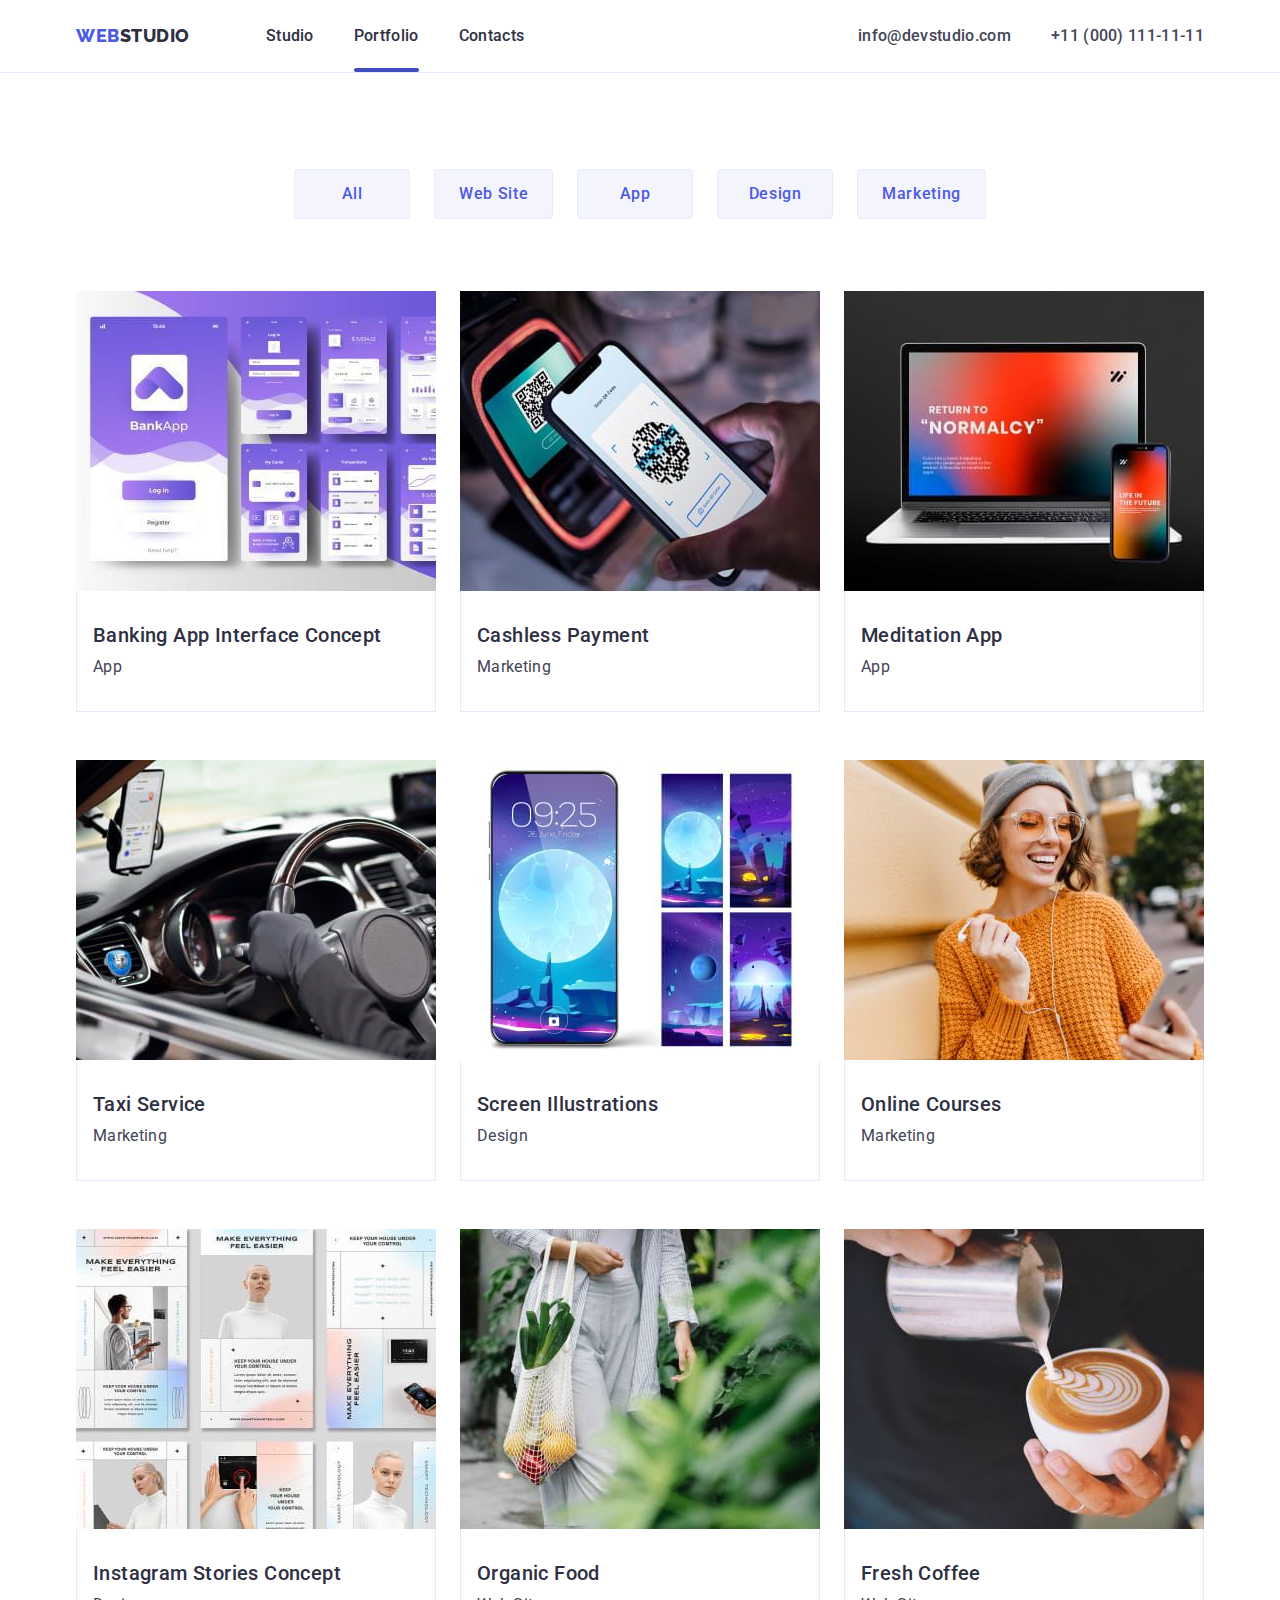
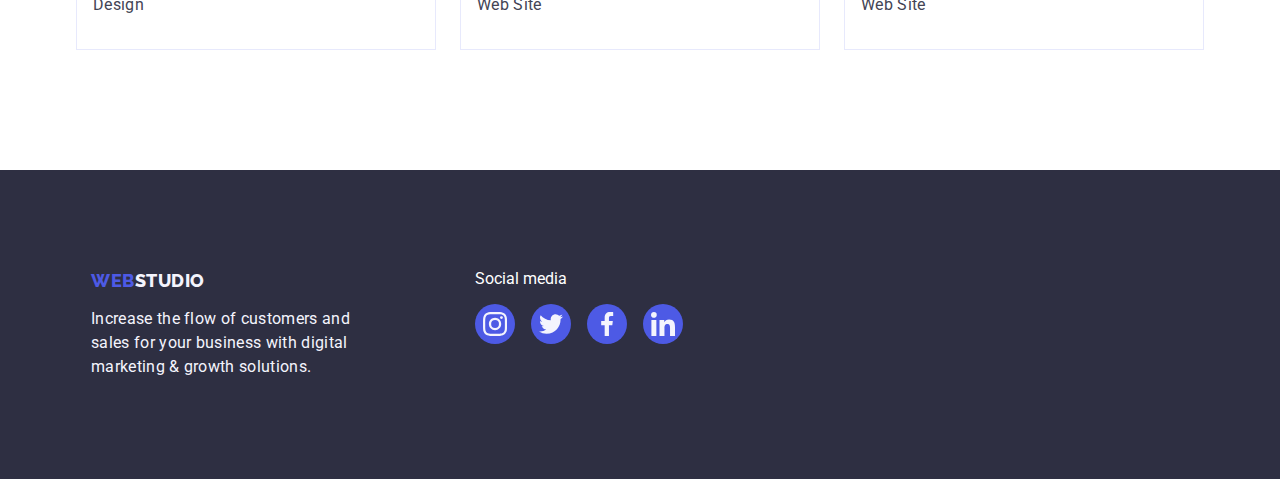
==== portfolio.html @ 1e675605 "add transportation" ====
<!DOCTYPE html>
<html lang="en">
  <head>
    <meta charset="UTF-8" />
    <meta http-equiv="X-UA-Compatible" content="IE=edge" />
    <meta name="viewport" content="width=device-width, initial-scale=1.0" />
    <!-- Normalize -->
    <link
      href="https://cdn.jsdelivr.net/npm/modern-normalize@2.0.0/modern-normalize.min.css"
      rel="stylesheet"
    />
    <!-- Fonts -->
    <link rel="preconnect" href="https://fonts.googleapis.com" />
    <link rel="preconnect" href="https://fonts.gstatic.com" crossorigin />
    <link
      href="https://fonts.googleapis.com/css2?family=Raleway:wght@800&family=Roboto:wght@400;500;700;900&display=swap"
      rel="stylesheet"
    />
    <!-- Castom-styles -->
    <link rel="stylesheet" href="./css/styles.css" />
    <title>Portfolio</title>
  </head>
  <body class="page">
    <!-- Header-section -->
    <header class="header">
      <div class="header-container container">
        <nav class="header-nav">
          <a class="logo link" href="./index.html"
            >Web<span class="logo-dark-title">Studio</span></a
          >
          <ul class="header-list list">
            <li class="header-item">
              <a class="header-link link" href="./index.html">Studio</a>
            </li>
            <li class="header-item">
              <a class="header-link link active" href="./portfolio.html"
                >Portfolio</a
              >
            </li>
            <li class="header-item">
              <a class="header-link link" href="">Contacts</a>
            </li>
          </ul>
        </nav>
        <address class="header-address">
          <ul class="header-address-list list">
            <li class="header-address-item">
              <a
                class="header-address-link link"
                href="mailto:info@devstudio.com"
                >info@devstudio.com</a
              >
            </li>
            <li class="header-address-item">
              <a class="header-address-link link" href="tel:+110001111111"
                >+11 (000) 111-11-11</a
              >
            </li>
          </ul>
        </address>
      </div>
    </header>
    <!-- Main-block  -->
    <main class="main">
      <section class="section portfolio">
        <div class="container">
          <h1 class="visually-hidden">Webstudios Portfolio Page</h1>
          <!-- Navigation-list -->
          <ul class="list portfolio-nav card-set">
            <li class="portfolio-nav-item">
              <button class="portfolio-nav-button" type="button">All</button>
            </li>
            <li class="portfolio-nav-item">
              <button class="portfolio-nav-button" type="button">
                Web Site
              </button>
            </li>
            <li class="portfolio-nav-item">
              <button class="portfolio-nav-button" type="button">App</button>
            </li>
            <li class="portfolio-nav-item">
              <button class="portfolio-nav-button" type="button">Design</button>
            </li>
            <li class="portfolio-nav-item">
              <button class="portfolio-nav-button" type="button">
                Marketing
              </button>
            </li>
          </ul>
          <!-- Portfolio-list -->
          <ul class="list portfolio-list card-set">
            <li class="portfolio-item card-set-items">
              <a class="portfolio-link link" href="">
                <img
                  src="./images/portfolio/img1.jpg"
                  alt="Widgets of the online banking application"
                  width="360"
                />
                <div class="portfolio-text-container">
                  <h2 class="portfolio-subtitle subtitle">
                    Banking App Interface Concept
                  </h2>
                  <p class="portfolio-text">App</p>
                </div>
              </a>
            </li>
            <li class="portfolio-item card-set-items">
              <a class="portfolio-link link" href="">
                <img
                  src="./images/portfolio/img2.jpg"
                  alt="Payment using mobile phone scanning"
                  width="360"
                />
                <div class="portfolio-text-container">
                  <h2 class="portfolio-subtitle subtitle">Cashless Payment</h2>
                  <p class="portfolio-text">Marketing</p>
                </div>
              </a>
            </li>
            <li class="portfolio-item card-set-items">
              <a class="portfolio-link link" href="">
                <img
                  src="./images/portfolio/img3.jpg"
                  alt="Two scrins. Monitor and mobile phone"
                  width="360"
                />
                <div class="portfolio-text-container">
                  <h2 class="portfolio-subtitle subtitle">Meditation App</h2>
                  <p class="portfolio-text">App</p>
                </div>
              </a>
            </li>
            <li class="portfolio-item card-set-items">
              <a class="portfolio-link link" href="">
                <img
                  src="./images/portfolio/img4.jpg"
                  alt="Driver's steering wheel held by the driver"
                  width="360"
                />
                <div class="portfolio-text-container">
                  <h2 class="portfolio-subtitle subtitle">Taxi Service</h2>
                  <p class="portfolio-text">Marketing</p>
                </div>
              </a>
            </li>
            <li class="portfolio-item card-set-items">
              <a class="portfolio-link link" href="">
                <img
                  src="./images/portfolio/img5.jpg"
                  alt="Five screenshots of different themes"
                  width="360"
                />
                <div class="portfolio-text-container">
                  <h2 class="portfolio-subtitle subtitle">
                    Screen Illustrations
                  </h2>
                  <p class="portfolio-text">Design</p>
                </div>
              </a>
            </li>
            <li class="portfolio-item card-set-items">
              <a class="portfolio-link link" href="">
                <img
                  src="./images/portfolio/img6.jpg"
                  alt="A smiling girl in an orange sweater and glasses looking at a mobile screen"
                  width="360"
                />
                <div class="portfolio-text-container">
                  <h2 class="portfolio-subtitle subtitle">Online Courses</h2>
                  <p class="portfolio-text">Marketing</p>
                </div>
              </a>
            </li>
            <li class="portfolio-item card-set-items">
              <a class="portfolio-link link" href="">
                <img
                  src="./images/portfolio/img7.jpg"
                  alt="Six examples of stories in Instagram with a single concept"
                  width="360"
                />
                <div class="portfolio-text-container">
                  <h2 class="portfolio-subtitle subtitle">
                    Instagram Stories Concept
                  </h2>
                  <p class="portfolio-text">Design</p>
                </div>
              </a>
            </li>
            <li class="portfolio-item card-set-items">
              <a class="portfolio-link link" href="">
                <img
                  src="./images/portfolio/img8.jpg"
                  alt="A bag with groceries and fruits on the shoulder of a girl"
                  width="360"
                />
                <div class="portfolio-text-container">
                  <h2 class="portfolio-subtitle subtitle">Organic Food</h2>
                  <p class="portfolio-text">Web Site</p>
                </div>
              </a>
            </li>
            <li class="portfolio-item card-set-items">
              <a class="portfolio-link link" href="">
                <img
                  src="./images/portfolio/img9.jpg"
                  alt="A barista is drawing a pattern with cream on a coffee cup"
                  width="360"
                />
                <div class="portfolio-text-container">
                  <h2 class="portfolio-subtitle subtitle">Fresh Coffee</h2>
                  <p class="portfolio-text">Web Site</p>
                </div>
              </a>
            </li>
          </ul>
        </div>
      </section>
    </main>
    <!-- Footer-section -->
    <footer class="footer">
      <div class="container footer-container">
        <div class="footer-logo-container container">
          <a class="footer-logo logo link" href="./index.html"
            >Web<span class="logo-ligth-title">Studio</span></a
          >
          <p class="footer-text">
            Increase the flow of customers and sales for your business with
            digital marketing & growth solutions.
          </p>
        </div>
        <div class="footer-social-container container">
          <p class="footer-social-text">Social media</p>
          <ul class="footer-social-list">
            <li class="footer-social-item">
              <a href="" class="footer-social-link" aria-label="Instagram">
                <svg class="footer-social-icon" width="24" height="24">
                  <use href="./images/main.index/icons.svg#insta"></use>
                </svg>
              </a>
            </li>
            <li class="footer-social-item">
              <a href="" class="footer-social-link" aria-label="Twitter">
                <svg class="footer-social-icon" width="24" height="24">
                  <use href="./images/main.index/icons.svg#twitter"></use>
                </svg>
              </a>
            </li>
            <li class="footer-social-item">
              <a href="" class="footer-social-link" aria-label="Facebook">
                <svg class="footer-social-icon" width="24" height="24">
                  <use href="./images/main.index/icons.svg#facebook"></use>
                </svg>
              </a>
            </li>
            <li class="footer-social-item">
              <a href="" class="footer-social-link" aria-label="Linkedin">
                <svg class="footer-social-icon" width="24" height="24">
                  <use href="./images/main.index/icons.svg#linkedin"></use>
                </svg>
              </a>
            </li>
          </ul>
        </div>
      </div>
    </footer>
  </body>
</html>
---- css/styles.css ----
:root {
  /* Colors */
  --main-text-color: #434455;
  --main-title-color: #2e2f42;
  --main-hover-cl: #404bbf;
  --main-light-bg: #ffffff;
  --main-dark-bg: #2e2f42;
  --main-btn-cl: #4d5ae5;
  --main-btn-bg: #f4f4fd;
  --cornflower: #e7e9fc;

  --items: 4;
  --indent-vertical: 24px;
  --indent-horizontal: var(--indent-vertical);
}
/**
  |============================
  | Common styles
  |============================
*/

body {
  font-family: 'Roboto', sans-serif;
  color: var(--main-text-color);
  background-color: var(--main-light-bg);
}
/* Reset */
h1,
h2,
h3,
h4,
h5,
h6,
p {
  margin: 0;
}
.link,
a {
  display: block;
  text-decoration: none;
  color: currentColor;
}
.list,
ul,
ol {
  list-style: none;
  margin: 0;
  padding: 0;
}
.btn,
button {
  font-family: inherit;
  cursor: pointer;
}
img {
  display: block;
}
/**
  |============================
  | Base styles
  |============================
*/
.main {
}
.visually-hidden {
  position: absolute;
  width: 1px;
  height: 1px;
  margin: -1px;
  border: 0;
  padding: 0;
  white-space: nowrap;
  clip-path: inset(100%);
  clip: rect(0 0 0 0);
  overflow: hidden;
}
.section {
}
.card-set {
  display: flex;
  flex-wrap: wrap;
  row-gap: var(--indent-vertical);
  column-gap: var(--indent-horizontal);
}
.card-set-items {
  flex-basis: calc(
    (100%-var(--indent-vertical) * (var(--items)-1)) / var(--items)
  );
}

.container {
  width: 1158px;
  margin-left: auto;
  margin-right: auto;
  padding-left: 15px;
  padding-right: 15px;
  /* outline: 2px solid red; */
  /* outline-offset: -2px; */
}

.title {
  font-weight: 700;
  font-size: 36px;
  line-height: 1.11;
  letter-spacing: 0.02em;
  text-align: center;
  text-transform: capitalize;
  color: var(--main-title-color);
}
.subtitle {
  font-weight: 500;
  font-size: 20px;
  line-height: 1.2;
  letter-spacing: 0.02em;
  color: var(--main-title-color);
}

/**
  |============================
  | Header styles
  |============================
*/
.header {
  border-bottom: 1px solid #e7e9fc;
}
.header-container {
  display: flex;
  align-items: center;
  justify-content: space-between;
}
.logo {
  margin-right: 76px;
  font-family: 'Raleway', sans-serif;
  font-style: normal;
  text-transform: uppercase;
  font-weight: 800;
  font-size: 18px;
  line-height: 1.17;
  letter-spacing: 0.03em;
  color: #4d5ae5;
}
.logo-dark-title {
  color: var(--main-title-color);
}
.header-nav {
  display: flex;
  align-items: center;
}
.header-list {
  display: flex;
  align-items: center;
  gap: 40px;
}
.header-item {
}
.header-link {
  position: relative;
  font-weight: 500;
  font-size: 16px;
  line-height: 1.5;
  letter-spacing: 0.02em;
  color: var(--main-title-color);
  padding: 24px 0;
  transition: color 250ms cubic-bezier(0.4, 0, 0.2, 1);
}
.header-link.active::after {
  content: '';
  position: absolute;
  bottom: 0;
  left: 0;
  display: block;

  width: 100%;
  height: 4px;

  background-color: #404bbf;
  border-radius: 2px;
}
.header-link:hover,
.header-link:focus {
  color: var(--main-hover-cl);
}
.header-link:active {
  color: #4d5ae5;
}
.header-address {
  font-style: normal;
}

.header-address-list {
  display: flex;
  align-items: center;
  gap: 40px;
}
.header-address-item {
  font-weight: 500;
  font-size: 16px;
  line-height: 1.5;
  letter-spacing: 0.02em;
}

.header-address-link:hover,
.header-address-link:focus {
  color: var(--main-hover-cl);
}
.header-address-link:active {
  color: #4d5ae5;
}
.header-address-link {
  font-size: 16px;
  line-height: 1.5;
  letter-spacing: 0.02em;
  color: var(--main-text-color);
  transition: color 250ms cubic-bezier(0.4, 0, 0.2, 1);
}
/**
  |============================
  | Main styles webstudio page
  |============================
*/
/* Hero-section */
.hero {
  padding-top: 188px;
  padding-bottom: 188px;
  background: var(--main-dark-bg);
  background-image: linear-gradient(
      rgba(46, 47, 66, 0.7),
      rgba(46, 47, 66, 0.7)
    ),
    url(../images/main.index/hero-bg-img.jpg);
  background-repeat: no-repeat;
  background-size: cover;
  max-width: 1440px;
  margin: 0 auto;
}
.hero-container {
}

.hero-title {
  display: flex;
  max-width: 496px;
  flex-direction: column;
  flex-shrink: 0;
  font-weight: 700;
  font-size: 56px;
  line-height: 1.07;
  letter-spacing: 1.12px;
  text-align: center;
  color: #ffffff;
  margin: 0 auto 48px;
}
.hero-button {
  display: block;
  min-width: 169px;
  height: 56px;
  padding: 16px 32px;
  font-weight: 500;
  font-size: 16px;
  line-height: 1.5;
  letter-spacing: 0.04em;
  background: var(--main-btn-cl);
  color: #ffffff;
  border: none;
  border-radius: 4px;
  box-shadow: 0px 4px 4px 0px rgba(0, 0, 0, 0.15);
  margin: 0 auto;
  transition: background-color 250ms cubic-bezier(0.4, 0, 0.2, 1);
}
.hero-button:hover,
.hero-button:focus {
  background-color: var(--main-hover-cl);
}
/* About-Us-section */

.about-us {
  padding: 120px 0;
}
.about-us-list {
  display: flex;
  align-items: center;
  gap: 24px;
}
.about-us-subtitle {
  margin-bottom: 8px;
}
.about-us-text {
  font-size: 16px;
  line-height: 1.5;
  letter-spacing: 0.02em;
  color: var(--main-text-color);
}
.about-us-icon-box {
  display: flex;
  justify-content: center;
  align-items: center;
  width: 264px;
  height: 112px;
  border-radius: 4px;
  background-color: #f4f4fd;
  margin-bottom: 8px;
}
.about-us-icon {
}

/* Projects-section */

.projects {
  padding-bottom: 120px;
}
.projects-title {
  margin-bottom: 72px;
}
.projects-list {
  display: flex;
  align-items: center;
  gap: 24px;
}
.projects-item {
  flex-basis: calc((100% - 3 * 16px) / 3);
}
/* Our-team-section */
.our-team {
  padding: 120px 0;
  background-color: #f4f4fd;
}
.our-team-title {
  margin-bottom: 72px;
}
.our-team-list {
  display: flex;
  align-items: center;
  gap: 24px;
}
.our-team-item {
  flex-basis: calc((100% - 3 * 24px) / 4);
  border-radius: 0px 0px 4px 4px;
  background-color: #ffffff;
  box-shadow: 0px 2px 1px 0px rgba(46, 47, 66, 0.08),
    0px 1px 1px 0px rgba(46, 47, 66, 0.16),
    0px 1px 6px 0px rgba(46, 47, 66, 0.08);
}
.our-team-text-container {
  display: flex;
  flex-direction: column;
  align-items: center;
  justify-content: center;

  padding: 32px 16px;
}
.our-team-subtitle {
  text-align: center;
  margin-bottom: 8px;
}
.our-team-text {
  font-size: 16px;
  line-height: 1.5;
  letter-spacing: 0.02em;
  color: var(--main-text-color);
  text-align: center;
  margin-bottom: 8px;
}
.our-team-link-container {
}
.our-team-link-list {
  display: flex;
  justify-content: center;
  align-items: center;
  gap: 24px;
}

.our-team-link-item {
}
.our-team-link {
  display: flex;
  justify-content: center;
  align-items: center;

  width: 40px;
  height: 40px;

  border-radius: 50%;
  background-color: #4d5ae5;

  transition: background-color 250ms cubic-bezier(0.4, 0, 0.2, 1);
}
.our-team-link:hover,
.our-team-link:focus {
  background-color: #404bbf;
}
.our-team-icon {
}
/* Customers section */

.customers-section {
  padding: 120px 0;
}
.customers-conteiner {
}
.customers-title {
  margin-bottom: 72px;
}
.cutomers-list {
  display: flex;
  justify-content: center;
  gap: 24px;
}
.customers-item {
}
.customers-link {
  display: flex;
  justify-content: center;
  align-items: center;

  width: 168px;
  height: 88px;

  border: 1px solid #8e8f99;
  border-radius: 4px;

  transition: border-color 250ms cubic-bezier(0.4, 0, 0.2, 1);
}

.customers-link:hover,
.customers-link:focus {
  border-color: #404bbf;
}
.customers-icon {
  fill: #8e8f99;
  transition: fill 250ms cubic-bezier(0.4, 0, 0.2, 1);
}

.customers-link:hover .customers-icon,
.customers-link:focus .customers-icon {
  fill: #404bbf;
}
/**
   |============================
   | Main styles portfolio page
   |============================
 */
.portfolio {
  padding-top: 96px;
  padding-bottom: 120px;
}
.portfolio-nav {
  justify-content: center;
  align-items: center;
  margin-bottom: 72px;
}
.portfolio-nav-item {
}
.portfolio-nav-button {
  min-width: 116px;
  min-height: 48;
  padding: 12px 24px;
  font-family: 'Roboto', sans-serif;
  font-weight: 500;
  font-size: 16px;
  line-height: 1.5;
  letter-spacing: 0.04em;
  cursor: pointer;
  color: var(--main-btn-cl);
  background-color: var(--main-btn-bg);
  border-radius: 4px;
  border: 1px solid var(--cornflower);
  transition: background-color 250ms cubic-bezier(0.4, 0, 0.2, 1),
    color 250ms cubic-bezier(0.4, 0, 0.2, 1),
    border 250ms cubic-bezier(0.4, 0, 0.2, 1);
}
.portfolio-nav-button:hover,
.portfolio-nav-button:focus {
  color: #ffffff;
  background-color: var(--main-hover-cl);
  border: 1px solid transparent;
}
.portfolio-list {
  --items: 3;
  --indent-horizontal: 24px;
  --indent-vertical: 48px;
}
.portfolio-item {
  flex-basis: calc((100% - 24px * 2) / 3);
}

.portfolio-link {
}
.portfolio-text-container {
  display: flex;
  padding: 32px 16px;
  flex-direction: column;
  align-items: left;
  flex-shrink: 0;
  border: 1px solid var(--cornflower, #e7e9fc);
  border-top: none;
}
.portfolio-subtitle {
  margin-bottom: 8px;
}
.portfolio-text {
  font-size: 16px;
  line-height: 1.5;
  letter-spacing: 0.02em;
  color: var(--main-text-color);
}

/**
  |============================
  | Footer styles
  |============================
*/
.footer {
  padding-top: 100px;
  padding-bottom: 100px;
  background-color: var(--main-dark-bg);
}
.footer-container {
  display: flex;
  gap: 120px;
}
.footer-logo-container {
  flex-shrink: 0;
  max-width: 264px;
}
.footer-social-container {
}
.footer-logo {
  display: inline-block;
  margin-bottom: 16px;
}
.logo-ligth-title {
  color: #f4f4fd;
}
.footer-text {
  width: 264px;
  font-size: 16px;
  line-height: 1.5;
  letter-spacing: 0.02em;
  color: #f4f4fd;
}
.footer-social-text {
  display: block;
  color: #ffffff;
  margin-bottom: 16px;
}
.footer-social-list {
  display: flex;
  justify-content: flex-start;
  align-items: center;
  gap: 16px;
}
.footer-social-item {
}
.footer-social-link {
  display: inline-flex;
  justify-content: center;
  align-items: center;

  border-radius: 50%;
  background-color: #4d5ae5;

  width: 40px;
  height: 40px;

  transition: background-color 250ms cubic-bezier(0.4, 0, 0.2, 1);
}

.footer-social-link:hover,
.footer-social-link:focus {
  background-color: #31d0aa;
}
.footer-social-icon {
}
/* Modal Window */
.backdrop {
  position: fixed;
  top: 0;
  left: 0;
  z-index: 100;

  width: 100%;
  height: 100%;

  background-color: rgba(46, 47, 66, 0.4);
}
.backdrop.is-hidden {
  opacity: 0;
  visibility: hidden;
  pointer-events: none;
}
.modal {
  position: absolute;
  top: 50%;
  left: 50%;

  transform: translateX(-50%) translateY(-50%);

  width: 408px;
  height: 584px;

  border-radius: 4px;
  background-color: #fcfcfc;
  box-shadow: 0px 2px 1px 0px rgba(0, 0, 0, 0.2),
    0px 1px 3px 0px rgba(0, 0, 0, 0.12), 0px 1px 1px 0px rgba(0, 0, 0, 0.14);
}
.modal-btn {
  position: absolute;
  top: 24px;
  right: 24px;

  width: 24px;
  height: 24px;

  display: flex;
  justify-content: center;
  align-items: center;

  border: 1px solid rgba(0, 0, 0, 0.1);
  border-radius: 50%;
  background-color: #e7e9fc;
}
.modal-icon {
  stroke: #2e2f42;
}
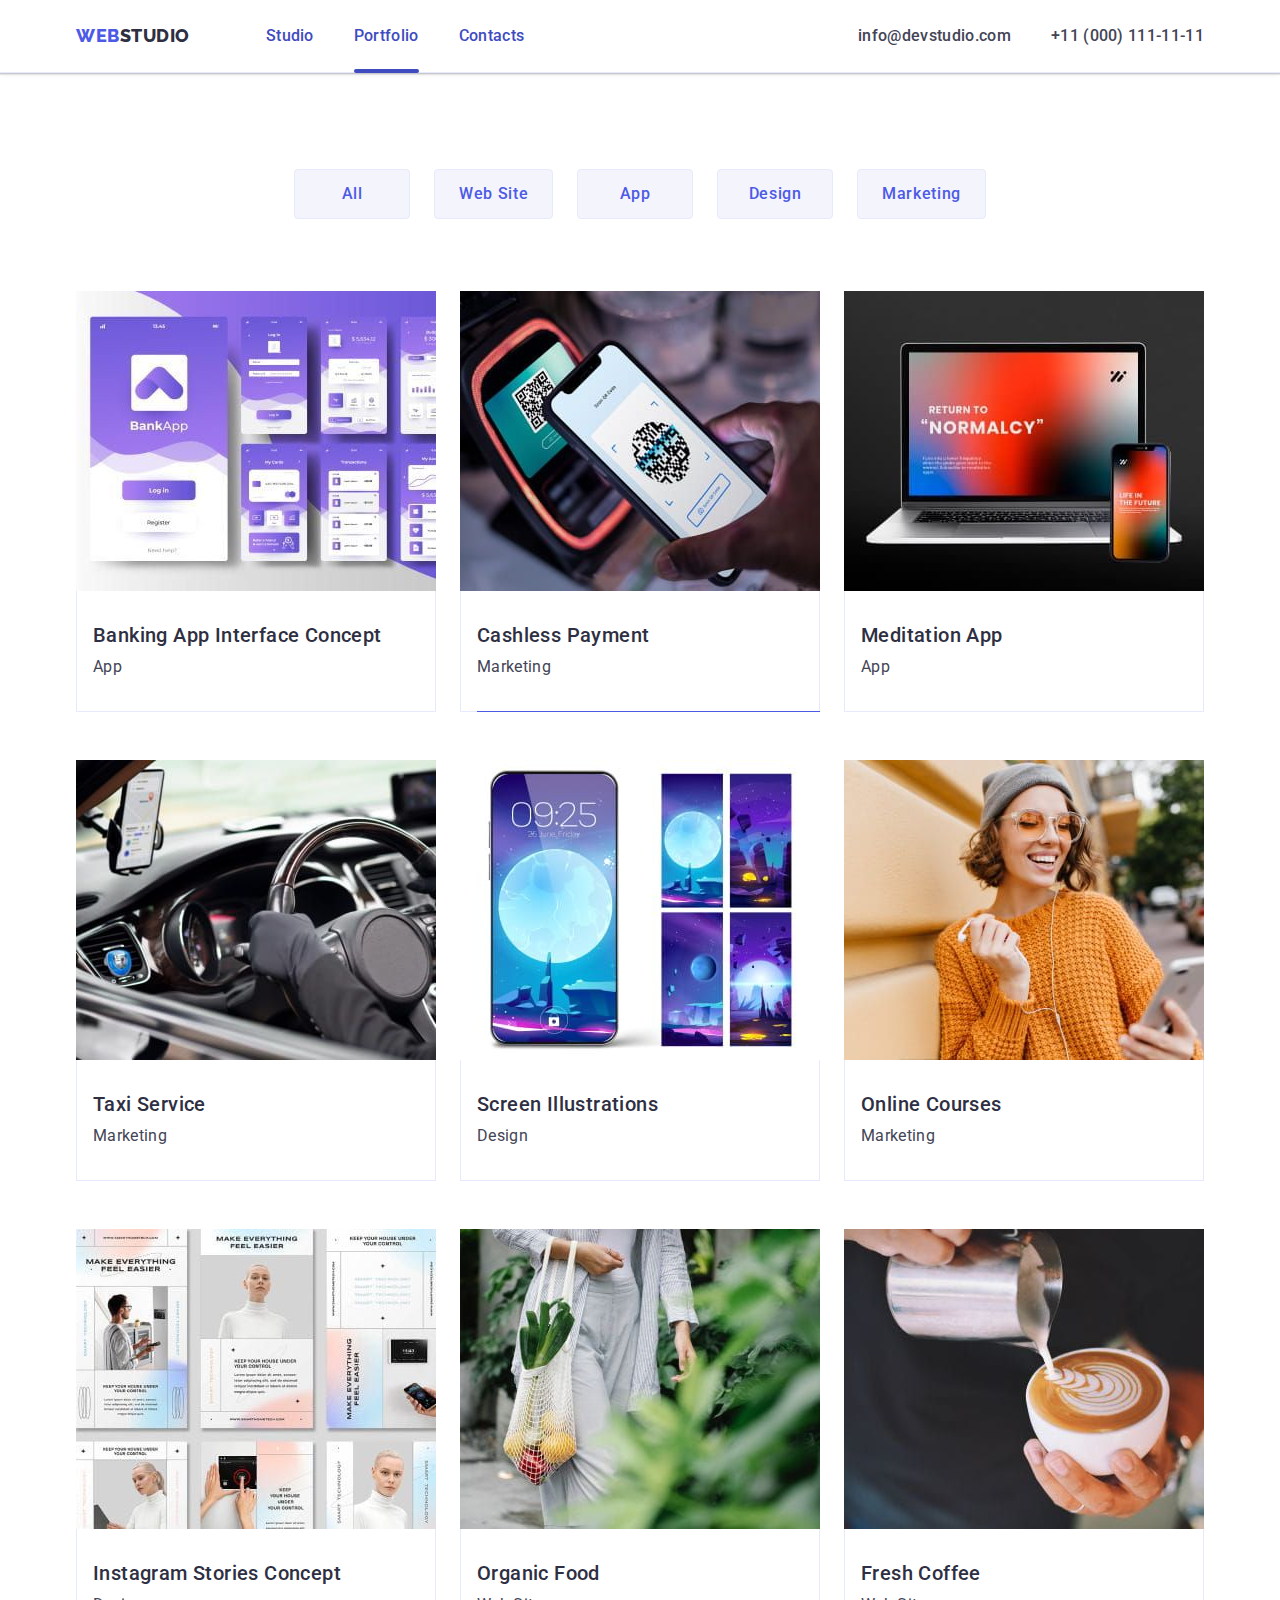
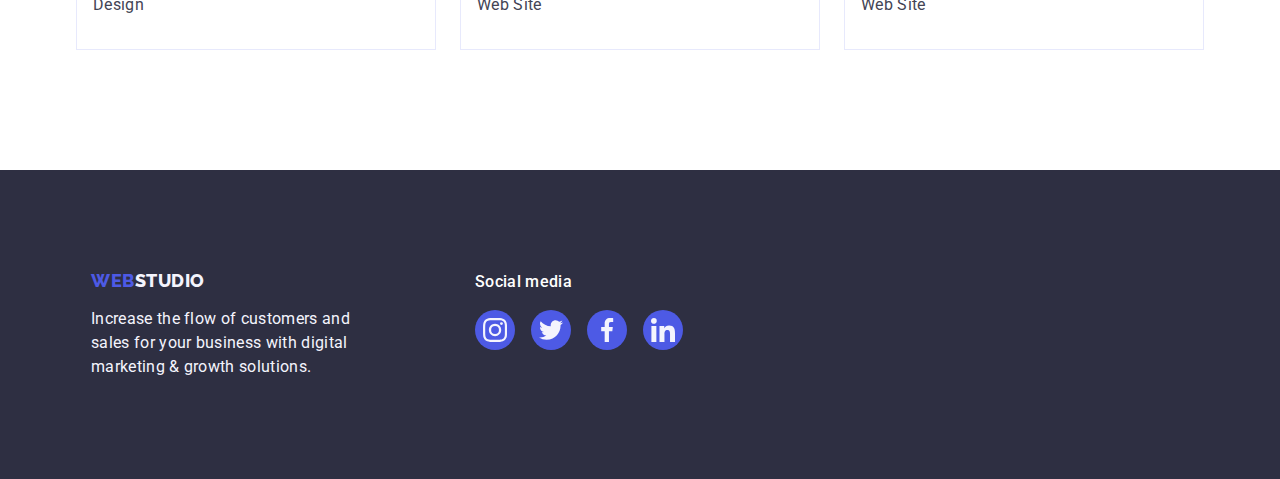
==== commit 318d140e: "changes" ====
--- a/portfolio.html
+++ b/portfolio.html
@@ -90,127 +90,201 @@
           <!-- Portfolio-list -->
           <ul class="list portfolio-list card-set">
             <li class="portfolio-item card-set-items">
-              <a class="portfolio-link link" href="">
-                <img
-                  src="./images/portfolio/img1.jpg"
-                  alt="Widgets of the online banking application"
-                  width="360"
-                />
-                <div class="portfolio-text-container">
-                  <h2 class="portfolio-subtitle subtitle">
-                    Banking App Interface Concept
-                  </h2>
-                  <p class="portfolio-text">App</p>
-                </div>
-              </a>
-            </li>
-            <li class="portfolio-item card-set-items">
-              <a class="portfolio-link link" href="">
-                <img
-                  src="./images/portfolio/img2.jpg"
-                  alt="Payment using mobile phone scanning"
-                  width="360"
-                />
-                <div class="portfolio-text-container">
-                  <h2 class="portfolio-subtitle subtitle">Cashless Payment</h2>
-                  <p class="portfolio-text">Marketing</p>
-                </div>
-              </a>
-            </li>
-            <li class="portfolio-item card-set-items">
-              <a class="portfolio-link link" href="">
-                <img
-                  src="./images/portfolio/img3.jpg"
-                  alt="Two scrins. Monitor and mobile phone"
-                  width="360"
-                />
-                <div class="portfolio-text-container">
-                  <h2 class="portfolio-subtitle subtitle">Meditation App</h2>
-                  <p class="portfolio-text">App</p>
-                </div>
-              </a>
-            </li>
-            <li class="portfolio-item card-set-items">
-              <a class="portfolio-link link" href="">
-                <img
-                  src="./images/portfolio/img4.jpg"
-                  alt="Driver's steering wheel held by the driver"
-                  width="360"
-                />
-                <div class="portfolio-text-container">
-                  <h2 class="portfolio-subtitle subtitle">Taxi Service</h2>
-                  <p class="portfolio-text">Marketing</p>
-                </div>
-              </a>
-            </li>
-            <li class="portfolio-item card-set-items">
-              <a class="portfolio-link link" href="">
-                <img
-                  src="./images/portfolio/img5.jpg"
-                  alt="Five screenshots of different themes"
-                  width="360"
-                />
-                <div class="portfolio-text-container">
-                  <h2 class="portfolio-subtitle subtitle">
-                    Screen Illustrations
-                  </h2>
-                  <p class="portfolio-text">Design</p>
-                </div>
-              </a>
-            </li>
-            <li class="portfolio-item card-set-items">
-              <a class="portfolio-link link" href="">
-                <img
-                  src="./images/portfolio/img6.jpg"
-                  alt="A smiling girl in an orange sweater and glasses looking at a mobile screen"
-                  width="360"
-                />
-                <div class="portfolio-text-container">
-                  <h2 class="portfolio-subtitle subtitle">Online Courses</h2>
-                  <p class="portfolio-text">Marketing</p>
-                </div>
-              </a>
-            </li>
-            <li class="portfolio-item card-set-items">
-              <a class="portfolio-link link" href="">
-                <img
-                  src="./images/portfolio/img7.jpg"
-                  alt="Six examples of stories in Instagram with a single concept"
-                  width="360"
-                />
-                <div class="portfolio-text-container">
-                  <h2 class="portfolio-subtitle subtitle">
-                    Instagram Stories Concept
-                  </h2>
-                  <p class="portfolio-text">Design</p>
-                </div>
-              </a>
-            </li>
-            <li class="portfolio-item card-set-items">
-              <a class="portfolio-link link" href="">
-                <img
-                  src="./images/portfolio/img8.jpg"
-                  alt="A bag with groceries and fruits on the shoulder of a girl"
-                  width="360"
-                />
-                <div class="portfolio-text-container">
-                  <h2 class="portfolio-subtitle subtitle">Organic Food</h2>
-                  <p class="portfolio-text">Web Site</p>
-                </div>
-              </a>
-            </li>
-            <li class="portfolio-item card-set-items">
-              <a class="portfolio-link link" href="">
-                <img
-                  src="./images/portfolio/img9.jpg"
-                  alt="A barista is drawing a pattern with cream on a coffee cup"
-                  width="360"
-                />
-                <div class="portfolio-text-container">
-                  <h2 class="portfolio-subtitle subtitle">Fresh Coffee</h2>
-                  <p class="portfolio-text">Web Site</p>
-                </div>
-              </a>
+              <div class="portfolio-overlay">
+                <a class="portfolio-link link" href="">
+                  <img
+                    src="./images/portfolio/img1.jpg"
+                    alt="Widgets of the online banking application"
+                    width="360"
+                  />
+                  <div class="portfolio-text-container">
+                    <h2 class="portfolio-subtitle subtitle">
+                      Banking App Interface Concept
+                    </h2>
+                    <p class="portfolio-text">App</p>
+                  </div>
+                </a>
+
+                <p class="portfolio-overlay-text text">
+                  14 Stylish and User-Friendly App Design Concepts · Task
+                  Manager App · Calorie Tracker App · Exotic Fruit Ecommerce App
+                  · Cloud Storage App
+                </p>
+              </div>
+            </li>
+            <li class="portfolio-item card-set-items">
+              <div class="portfolio-overlay">
+                <a class="portfolio-link link" href="">
+                  <img
+                    src="./images/portfolio/img2.jpg"
+                    alt="Payment using mobile phone scanning"
+                    width="360"
+                  />
+                  <div class="portfolio-text-container">
+                    <h2 class="portfolio-subtitle subtitle">
+                      Cashless Payment
+                    </h2>
+                    <p class="portfolio-text">Marketing</p>
+                  
+                </a>
+
+                <p class="portfolio-overlay-text text">
+                  14 Stylish and User-Friendly App Design Concepts · Task
+                  Manager App · Calorie Tracker App · Exotic Fruit Ecommerce App
+                  · Cloud Storage App
+                </p>
+              </div>
+            </li>
+            <li class="portfolio-item card-set-items">
+              <div class="portfolio-overlay">
+                <a class="portfolio-link link" href="">
+                  <img
+                    src="./images/portfolio/img3.jpg"
+                    alt="Two scrins. Monitor and mobile phone"
+                    width="360"
+                  />
+                  <div class="portfolio-text-container">
+                    <h2 class="portfolio-subtitle subtitle">Meditation App</h2>
+                    <p class="portfolio-text">App</p>
+                  </div>
+                </a>
+
+                <p class="portfolio-overlay-text text">
+                  14 Stylish and User-Friendly App Design Concepts · Task
+                  Manager App · Calorie Tracker App · Exotic Fruit Ecommerce App
+                  · Cloud Storage App
+                </p>
+              </div>
+            </li>
+            <li class="portfolio-item card-set-items">
+              <div class="portfolio-overlay">
+                <a class="portfolio-link link" href="">
+                  <img
+                    src="./images/portfolio/img4.jpg"
+                    alt="Driver's steering wheel held by the driver"
+                    width="360"
+                  />
+                  <div class="portfolio-text-container">
+                    <h2 class="portfolio-subtitle subtitle">Taxi Service</h2>
+                    <p class="portfolio-text">Marketing</p>
+                  </div>
+                </a>
+
+                <p class="portfolio-overlay-text text">
+                  14 Stylish and User-Friendly App Design Concepts · Task
+                  Manager App · Calorie Tracker App · Exotic Fruit Ecommerce App
+                  · Cloud Storage App
+                </p>
+              </div>
+            </li>
+            <li class="portfolio-item card-set-items">
+              <div class="portfolio-overlay">
+                <a class="portfolio-link link" href="">
+                  <img
+                    src="./images/portfolio/img5.jpg"
+                    alt="Five screenshots of different themes"
+                    width="360"
+                  />
+                  <div class="portfolio-text-container">
+                    <h2 class="portfolio-subtitle subtitle">
+                      Screen Illustrations
+                    </h2>
+                    <p class="portfolio-text">Design</p>
+                  </div>
+                </a>
+
+                <p class="portfolio-overlay-text text">
+                  14 Stylish and User-Friendly App Design Concepts · Task
+                  Manager App · Calorie Tracker App · Exotic Fruit Ecommerce App
+                  · Cloud Storage App
+                </p>
+              </div>
+            </li>
+            <li class="portfolio-item card-set-items">
+              <div class="portfolio-overlay">
+                <a class="portfolio-link link" href="">
+                  <img
+                    src="./images/portfolio/img6.jpg"
+                    alt="A smiling girl in an orange sweater and glasses looking at a mobile screen"
+                    width="360"
+                  />
+                  <div class="portfolio-text-container">
+                    <h2 class="portfolio-subtitle subtitle">Online Courses</h2>
+                    <p class="portfolio-text">Marketing</p>
+                  </div>
+                </a>
+
+                <p class="portfolio-overlay-text text">
+                  14 Stylish and User-Friendly App Design Concepts · Task
+                  Manager App · Calorie Tracker App · Exotic Fruit Ecommerce App
+                  · Cloud Storage App
+                </p>
+              </div>
+            </li>
+            <li class="portfolio-item card-set-items">
+              <div class="portfolio-overlay">
+                <a class="portfolio-link link" href="">
+                  <img
+                    src="./images/portfolio/img7.jpg"
+                    alt="Six examples of stories in Instagram with a single concept"
+                    width="360"
+                  />
+                  <div class="portfolio-text-container">
+                    <h2 class="portfolio-subtitle subtitle">
+                      Instagram Stories Concept
+                    </h2>
+                    <p class="portfolio-text">Design</p>
+                  </div>
+                </a>
+
+                <p class="portfolio-overlay-text text">
+                  14 Stylish and User-Friendly App Design Concepts · Task
+                  Manager App · Calorie Tracker App · Exotic Fruit Ecommerce App
+                  · Cloud Storage App
+                </p>
+              </div>
+            </li>
+            <li class="portfolio-item card-set-items">
+              <div class="portfolio-overlay">
+                <a class="portfolio-link link" href="">
+                  <img
+                    src="./images/portfolio/img8.jpg"
+                    alt="A bag with groceries and fruits on the shoulder of a girl"
+                    width="360"
+                  />
+                  <div class="portfolio-text-container">
+                    <h2 class="portfolio-subtitle subtitle">Organic Food</h2>
+                    <p class="portfolio-text">Web Site</p>
+                  </div>
+                </a>
+
+                <p class="portfolio-overlay-text text">
+                  14 Stylish and User-Friendly App Design Concepts · Task
+                  Manager App · Calorie Tracker App · Exotic Fruit Ecommerce App
+                  · Cloud Storage App
+                </p>
+              </div>
+            </li>
+            <li class="portfolio-item card-set-items">
+              <div class="portfolio-overlay">
+                <a class="portfolio-link link" href="">
+                  <img
+                    src="./images/portfolio/img9.jpg"
+                    alt="A barista is drawing a pattern with cream on a coffee cup"
+                    width="360"
+                  />
+                  <div class="portfolio-text-container">
+                    <h2 class="portfolio-subtitle subtitle">Fresh Coffee</h2>
+                    <p class="portfolio-text">Web Site</p>
+                  </div>
+                </a>
+
+                <p class="portfolio-overlay-text text">
+                  14 Stylish and User-Friendly App Design Concepts · Task
+                  Manager App · Calorie Tracker App · Exotic Fruit Ecommerce App
+                  · Cloud Storage App
+                </p>
+              </div>
             </li>
           </ul>
         </div>
--- a/css/styles.css
+++ b/css/styles.css
@@ -122,6 +122,8 @@
 */
 .header {
   border-bottom: 1px solid #e7e9fc;
+  box-shadow: 0px 2px 1px rgba(46, 47, 66, 0.08),
+    0px 1px 1px rgba(46, 47, 66, 0.16), 0px 1px 6px rgba(46, 47, 66, 0.08);
 }
 .header-container {
   display: flex;
@@ -159,7 +161,7 @@
   font-size: 16px;
   line-height: 1.5;
   letter-spacing: 0.02em;
-  color: var(--main-title-color);
+  color: #404bbf;
   padding: 24px 0;
   transition: color 250ms cubic-bezier(0.4, 0, 0.2, 1);
 }
@@ -175,6 +177,7 @@
 
   background-color: #404bbf;
   border-radius: 2px;
+  bottom: -1px;
 }
 .header-link:hover,
 .header-link:focus {
@@ -227,9 +230,10 @@
       rgba(46, 47, 66, 0.7),
       rgba(46, 47, 66, 0.7)
     ),
-    url(../images/main.index/hero-bg-img.jpg);
+    url(../images/main.index/img-name.jpg);
   background-repeat: no-repeat;
   background-size: cover;
+  background-position: center;
   max-width: 1440px;
   margin: 0 auto;
 }
@@ -345,7 +349,7 @@
   align-items: center;
   justify-content: center;
 
-  padding: 32px 16px;
+  padding: 32px 0;
 }
 .our-team-subtitle {
   text-align: center;
@@ -364,19 +368,20 @@
 .our-team-link-list {
   display: flex;
   justify-content: center;
-  align-items: center;
   gap: 24px;
 }
 
 .our-team-link-item {
-}
-.our-team-link {
-  display: flex;
-  justify-content: center;
-  align-items: center;
-
   width: 40px;
   height: 40px;
+}
+.our-team-link {
+  display: flex;
+  justify-content: center;
+  align-items: center;
+
+  width: 100%;
+  height: 100%;
 
   border-radius: 50%;
   background-color: #4d5ae5;
@@ -388,13 +393,14 @@
   background-color: #404bbf;
 }
 .our-team-icon {
+  fill: #f4f4fd;
 }
 /* Customers section */
 
 .customers-section {
   padding: 120px 0;
 }
-.customers-conteiner {
+.customers-container {
 }
 .customers-title {
   margin-bottom: 72px;
@@ -405,6 +411,7 @@
   gap: 24px;
 }
 .customers-item {
+  width: calc((100%-120px) / 6);
 }
 .customers-link {
   display: flex;
@@ -416,16 +423,19 @@
 
   border: 1px solid #8e8f99;
   border-radius: 4px;
-
-  transition: border-color 250ms cubic-bezier(0.4, 0, 0.2, 1);
+  color: #8e8f99;
+
+  transition: border-color 250ms cubic-bezier(0.4, 0, 0.2, 1),
+    color 250ms cubic-bezier(0.4, 0, 0.2, 1);
 }
 
 .customers-link:hover,
 .customers-link:focus {
+  color: #404bbf;
   border-color: #404bbf;
 }
 .customers-icon {
-  fill: #8e8f99;
+  fill: currentColor;
   transition: fill 250ms cubic-bezier(0.4, 0, 0.2, 1);
 }
 
@@ -448,6 +458,10 @@
   margin-bottom: 72px;
 }
 .portfolio-nav-item {
+  transition: color 250ms cubic-bezier(0.4, 0, 0.2, 1),
+    background-color 250ms cubic-bezier(0.4, 0, 0.2, 1),
+    border-color 250ms cubic-bezier(0.4, 0, 0.2, 1),
+    box-shadow 250ms cubic-bezier(0.4, 0, 0.2, 1);
 }
 .portfolio-nav-button {
   min-width: 116px;
@@ -472,6 +486,8 @@
   color: #ffffff;
   background-color: var(--main-hover-cl);
   border: 1px solid transparent;
+  box-shadow: 0px 3px 1px rgba(0, 0, 0, 0.1), 0px 2px 1px rgba(0, 0, 0, 0.08),
+    0px 2px 2px rgba(0, 0, 0, 0.12);
 }
 .portfolio-list {
   --items: 3;
@@ -479,12 +495,29 @@
   --indent-vertical: 48px;
 }
 .portfolio-item {
+  position: relative;
   flex-basis: calc((100% - 24px * 2) / 3);
+  overflow: hidden;
 }
 
 .portfolio-link {
+  display: block;
+  transition: box-shadow 250ms cubic-bezier(0.4, 0, 0.2, 1);
+}
+.portfolio-link:hover,
+.portfolio-link:focus {
+  box-shadow: 0px 1px 6px rgba(46, 47, 66, 0.08),
+    0px 1px 1px rgba(46, 47, 66, 0.16), 0px 2px 1px rgba(46, 47, 66, 0.08);
+}
+.portfolio-link:hover
+  .portfolio-text-container
+  .portfolio-link:focus
+  .portfolio-text-container {
+  transform: translateY(0);
 }
 .portfolio-text-container {
+  position: relative;
+
   display: flex;
   padding: 32px 16px;
   flex-direction: column;
@@ -492,6 +525,9 @@
   flex-shrink: 0;
   border: 1px solid var(--cornflower, #e7e9fc);
   border-top: none;
+  background-color: #ffffff;
+
+  z-index: 5;
 }
 .portfolio-subtitle {
   margin-bottom: 8px;
@@ -501,6 +537,33 @@
   line-height: 1.5;
   letter-spacing: 0.02em;
   color: var(--main-text-color);
+}
+
+.portfolio-overlay {
+  position: relative;
+  overflow: hidden;
+}
+.portfolio-overlay-text {
+  position: absolute;
+  top: 0;
+
+  font-size: 16px;
+  line-height: 1.5;
+  letter-spacing: 0.02em;
+  color: #f4f4fd;
+
+  padding: 40px 32px;
+
+  background-color: #4d5ae5;
+  width: 100%;
+  height: 100%;
+
+  transform: translateY(100%);
+
+  transition: transform 250ms cubic-bezier(0.4, 0, 0.2, 1);
+}
+.portfolio-item:hover .portfolio-overlay {
+  transform: translateY(0);
 }
 
 /**
@@ -515,11 +578,12 @@
 }
 .footer-container {
   display: flex;
-  gap: 120px;
+  align-items: baseline;
 }
 .footer-logo-container {
   flex-shrink: 0;
   max-width: 264px;
+  margin-right: 120px;
 }
 .footer-social-container {
 }
@@ -540,6 +604,9 @@
 .footer-social-text {
   display: block;
   color: #ffffff;
+  font-weight: 500;
+  line-height: 1.5;
+  letter-spacing: 0.02em;
   margin-bottom: 16px;
 }
 .footer-social-list {
@@ -551,7 +618,7 @@
 .footer-social-item {
 }
 .footer-social-link {
-  display: inline-flex;
+  display: flex;
   justify-content: center;
   align-items: center;
 
@@ -569,6 +636,7 @@
   background-color: #31d0aa;
 }
 .footer-social-icon {
+  fill: #f4f4fd;
 }
 /* Modal Window */
 .backdrop {
@@ -581,6 +649,9 @@
   height: 100%;
 
   background-color: rgba(46, 47, 66, 0.4);
+
+  transition: opacity 250ms cubic-bezier(0.4, 0, 0.2, 1),
+    visibility 250ms cubic-bezier(0.4, 0, 0.2, 1);
 }
 .backdrop.is-hidden {
   opacity: 0;
@@ -595,7 +666,9 @@
   transform: translateX(-50%) translateY(-50%);
 
   width: 408px;
-  height: 584px;
+  min-height: 584px;
+
+  transition: transform 250ms cubic-bezier(0.4, 0, 0.2, 1);
 
   border-radius: 4px;
   background-color: #fcfcfc;
@@ -610,6 +683,8 @@
   width: 24px;
   height: 24px;
 
+  padding: 0;
+
   display: flex;
   justify-content: center;
   align-items: center;
@@ -617,7 +692,20 @@
   border: 1px solid rgba(0, 0, 0, 0.1);
   border-radius: 50%;
   background-color: #e7e9fc;
+
+  transition: background-color 250ms cubic-bezier(0.4, 0, 0.2, 1);
+}
+.modal-btn:hover,
+.modal-btn:focus {
+  background-color: #404bbf;
+  border: none;
 }
 .modal-icon {
   stroke: #2e2f42;
-}
+
+  transition: fill 250ms cubic-bezier(0.4, 0, 0.2, 1);
+}
+.modal-btn:hover .modal-icon,
+.modal-btn:focus .modal-icon {
+  fill: #ffffff;
+}
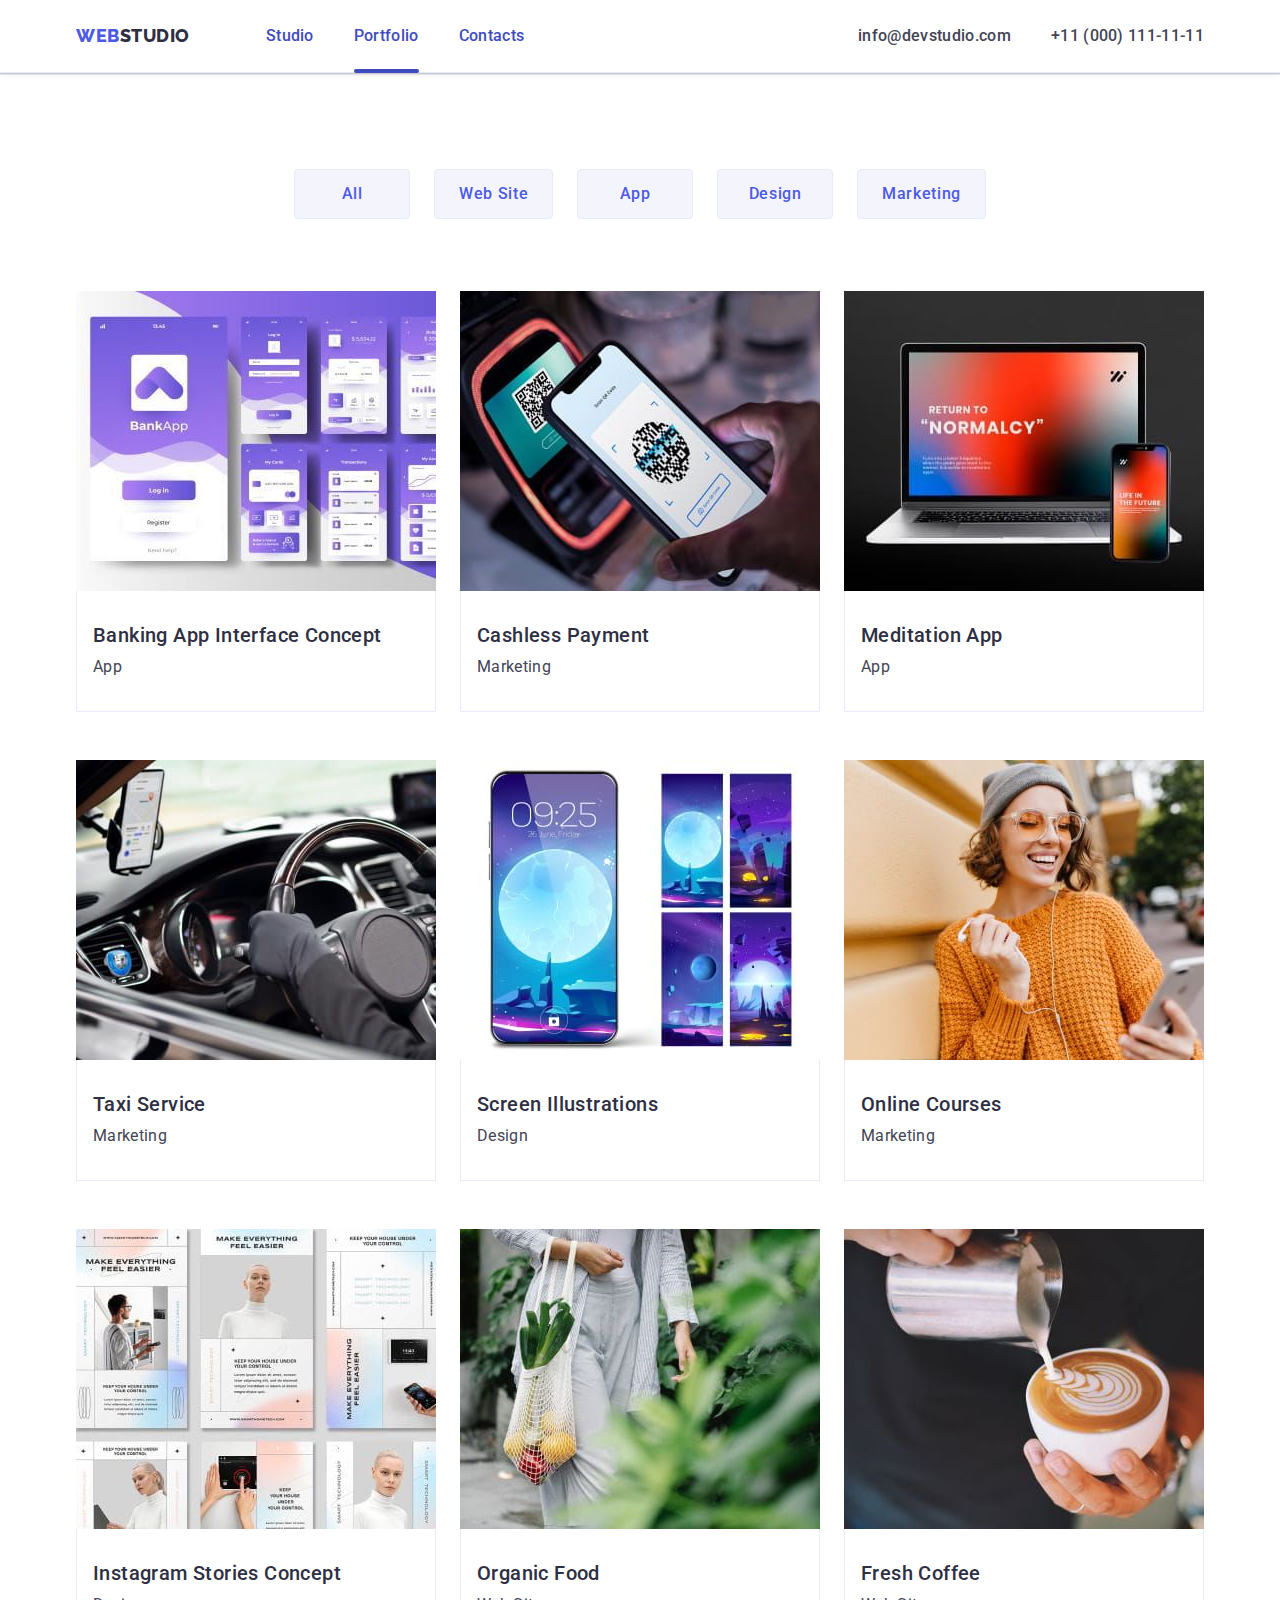
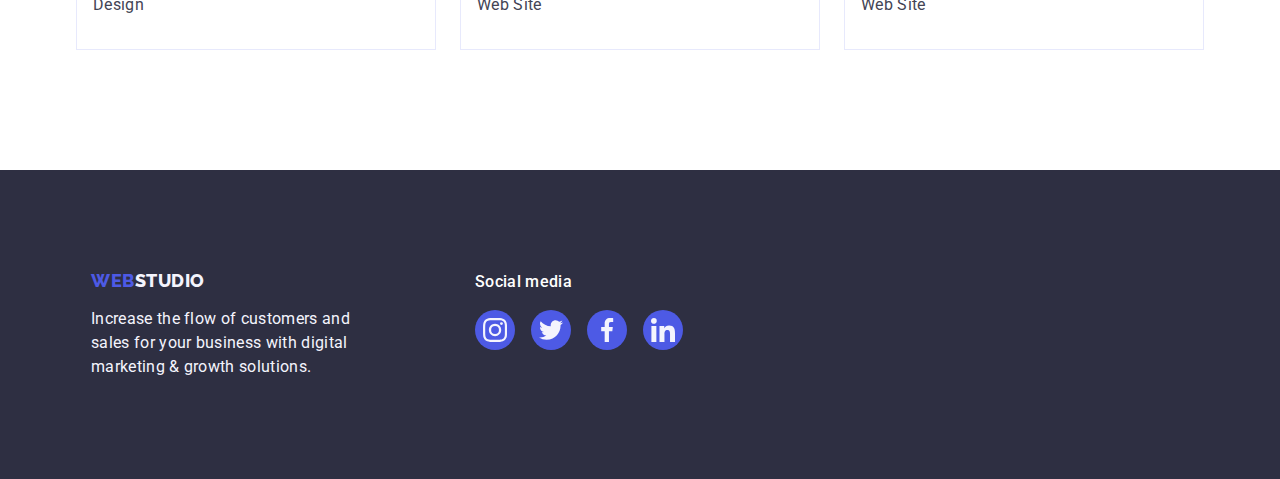
==== commit e697bb84: "a" ====
--- a/portfolio.html
+++ b/portfolio.html
@@ -90,201 +90,127 @@
           <!-- Portfolio-list -->
           <ul class="list portfolio-list card-set">
             <li class="portfolio-item card-set-items">
-              <div class="portfolio-overlay">
-                <a class="portfolio-link link" href="">
-                  <img
-                    src="./images/portfolio/img1.jpg"
-                    alt="Widgets of the online banking application"
-                    width="360"
-                  />
-                  <div class="portfolio-text-container">
-                    <h2 class="portfolio-subtitle subtitle">
-                      Banking App Interface Concept
-                    </h2>
-                    <p class="portfolio-text">App</p>
-                  </div>
-                </a>
-
-                <p class="portfolio-overlay-text text">
-                  14 Stylish and User-Friendly App Design Concepts · Task
-                  Manager App · Calorie Tracker App · Exotic Fruit Ecommerce App
-                  · Cloud Storage App
-                </p>
-              </div>
-            </li>
-            <li class="portfolio-item card-set-items">
-              <div class="portfolio-overlay">
-                <a class="portfolio-link link" href="">
-                  <img
-                    src="./images/portfolio/img2.jpg"
-                    alt="Payment using mobile phone scanning"
-                    width="360"
-                  />
-                  <div class="portfolio-text-container">
-                    <h2 class="portfolio-subtitle subtitle">
-                      Cashless Payment
-                    </h2>
-                    <p class="portfolio-text">Marketing</p>
-                  
-                </a>
-
-                <p class="portfolio-overlay-text text">
-                  14 Stylish and User-Friendly App Design Concepts · Task
-                  Manager App · Calorie Tracker App · Exotic Fruit Ecommerce App
-                  · Cloud Storage App
-                </p>
-              </div>
-            </li>
-            <li class="portfolio-item card-set-items">
-              <div class="portfolio-overlay">
-                <a class="portfolio-link link" href="">
-                  <img
-                    src="./images/portfolio/img3.jpg"
-                    alt="Two scrins. Monitor and mobile phone"
-                    width="360"
-                  />
-                  <div class="portfolio-text-container">
-                    <h2 class="portfolio-subtitle subtitle">Meditation App</h2>
-                    <p class="portfolio-text">App</p>
-                  </div>
-                </a>
-
-                <p class="portfolio-overlay-text text">
-                  14 Stylish and User-Friendly App Design Concepts · Task
-                  Manager App · Calorie Tracker App · Exotic Fruit Ecommerce App
-                  · Cloud Storage App
-                </p>
-              </div>
-            </li>
-            <li class="portfolio-item card-set-items">
-              <div class="portfolio-overlay">
-                <a class="portfolio-link link" href="">
-                  <img
-                    src="./images/portfolio/img4.jpg"
-                    alt="Driver's steering wheel held by the driver"
-                    width="360"
-                  />
-                  <div class="portfolio-text-container">
-                    <h2 class="portfolio-subtitle subtitle">Taxi Service</h2>
-                    <p class="portfolio-text">Marketing</p>
-                  </div>
-                </a>
-
-                <p class="portfolio-overlay-text text">
-                  14 Stylish and User-Friendly App Design Concepts · Task
-                  Manager App · Calorie Tracker App · Exotic Fruit Ecommerce App
-                  · Cloud Storage App
-                </p>
-              </div>
-            </li>
-            <li class="portfolio-item card-set-items">
-              <div class="portfolio-overlay">
-                <a class="portfolio-link link" href="">
-                  <img
-                    src="./images/portfolio/img5.jpg"
-                    alt="Five screenshots of different themes"
-                    width="360"
-                  />
-                  <div class="portfolio-text-container">
-                    <h2 class="portfolio-subtitle subtitle">
-                      Screen Illustrations
-                    </h2>
-                    <p class="portfolio-text">Design</p>
-                  </div>
-                </a>
-
-                <p class="portfolio-overlay-text text">
-                  14 Stylish and User-Friendly App Design Concepts · Task
-                  Manager App · Calorie Tracker App · Exotic Fruit Ecommerce App
-                  · Cloud Storage App
-                </p>
-              </div>
-            </li>
-            <li class="portfolio-item card-set-items">
-              <div class="portfolio-overlay">
-                <a class="portfolio-link link" href="">
-                  <img
-                    src="./images/portfolio/img6.jpg"
-                    alt="A smiling girl in an orange sweater and glasses looking at a mobile screen"
-                    width="360"
-                  />
-                  <div class="portfolio-text-container">
-                    <h2 class="portfolio-subtitle subtitle">Online Courses</h2>
-                    <p class="portfolio-text">Marketing</p>
-                  </div>
-                </a>
-
-                <p class="portfolio-overlay-text text">
-                  14 Stylish and User-Friendly App Design Concepts · Task
-                  Manager App · Calorie Tracker App · Exotic Fruit Ecommerce App
-                  · Cloud Storage App
-                </p>
-              </div>
-            </li>
-            <li class="portfolio-item card-set-items">
-              <div class="portfolio-overlay">
-                <a class="portfolio-link link" href="">
-                  <img
-                    src="./images/portfolio/img7.jpg"
-                    alt="Six examples of stories in Instagram with a single concept"
-                    width="360"
-                  />
-                  <div class="portfolio-text-container">
-                    <h2 class="portfolio-subtitle subtitle">
-                      Instagram Stories Concept
-                    </h2>
-                    <p class="portfolio-text">Design</p>
-                  </div>
-                </a>
-
-                <p class="portfolio-overlay-text text">
-                  14 Stylish and User-Friendly App Design Concepts · Task
-                  Manager App · Calorie Tracker App · Exotic Fruit Ecommerce App
-                  · Cloud Storage App
-                </p>
-              </div>
-            </li>
-            <li class="portfolio-item card-set-items">
-              <div class="portfolio-overlay">
-                <a class="portfolio-link link" href="">
-                  <img
-                    src="./images/portfolio/img8.jpg"
-                    alt="A bag with groceries and fruits on the shoulder of a girl"
-                    width="360"
-                  />
-                  <div class="portfolio-text-container">
-                    <h2 class="portfolio-subtitle subtitle">Organic Food</h2>
-                    <p class="portfolio-text">Web Site</p>
-                  </div>
-                </a>
-
-                <p class="portfolio-overlay-text text">
-                  14 Stylish and User-Friendly App Design Concepts · Task
-                  Manager App · Calorie Tracker App · Exotic Fruit Ecommerce App
-                  · Cloud Storage App
-                </p>
-              </div>
-            </li>
-            <li class="portfolio-item card-set-items">
-              <div class="portfolio-overlay">
-                <a class="portfolio-link link" href="">
-                  <img
-                    src="./images/portfolio/img9.jpg"
-                    alt="A barista is drawing a pattern with cream on a coffee cup"
-                    width="360"
-                  />
-                  <div class="portfolio-text-container">
-                    <h2 class="portfolio-subtitle subtitle">Fresh Coffee</h2>
-                    <p class="portfolio-text">Web Site</p>
-                  </div>
-                </a>
-
-                <p class="portfolio-overlay-text text">
-                  14 Stylish and User-Friendly App Design Concepts · Task
-                  Manager App · Calorie Tracker App · Exotic Fruit Ecommerce App
-                  · Cloud Storage App
-                </p>
-              </div>
+              <a class="portfolio-link link" href="">
+                <img
+                  src="./images/portfolio/img1.jpg"
+                  alt="Widgets of the online banking application"
+                  width="360"
+                />
+                <div class="portfolio-text-container">
+                  <h2 class="portfolio-subtitle subtitle">
+                    Banking App Interface Concept
+                  </h2>
+                  <p class="portfolio-text">App</p>
+                </div>
+              </a>
+            </li>
+            <li class="portfolio-item card-set-items">
+              <a class="portfolio-link link" href="">
+                <img
+                  src="./images/portfolio/img2.jpg"
+                  alt="Payment using mobile phone scanning"
+                  width="360"
+                />
+                <div class="portfolio-text-container">
+                  <h2 class="portfolio-subtitle subtitle">Cashless Payment</h2>
+                  <p class="portfolio-text">Marketing</p>
+                </div>
+              </a>
+            </li>
+            <li class="portfolio-item card-set-items">
+              <a class="portfolio-link link" href="">
+                <img
+                  src="./images/portfolio/img3.jpg"
+                  alt="Two scrins. Monitor and mobile phone"
+                  width="360"
+                />
+                <div class="portfolio-text-container">
+                  <h2 class="portfolio-subtitle subtitle">Meditation App</h2>
+                  <p class="portfolio-text">App</p>
+                </div>
+              </a>
+            </li>
+            <li class="portfolio-item card-set-items">
+              <a class="portfolio-link link" href="">
+                <img
+                  src="./images/portfolio/img4.jpg"
+                  alt="Driver's steering wheel held by the driver"
+                  width="360"
+                />
+                <div class="portfolio-text-container">
+                  <h2 class="portfolio-subtitle subtitle">Taxi Service</h2>
+                  <p class="portfolio-text">Marketing</p>
+                </div>
+              </a>
+            </li>
+            <li class="portfolio-item card-set-items">
+              <a class="portfolio-link link" href="">
+                <img
+                  src="./images/portfolio/img5.jpg"
+                  alt="Five screenshots of different themes"
+                  width="360"
+                />
+                <div class="portfolio-text-container">
+                  <h2 class="portfolio-subtitle subtitle">
+                    Screen Illustrations
+                  </h2>
+                  <p class="portfolio-text">Design</p>
+                </div>
+              </a>
+            </li>
+            <li class="portfolio-item card-set-items">
+              <a class="portfolio-link link" href="">
+                <img
+                  src="./images/portfolio/img6.jpg"
+                  alt="A smiling girl in an orange sweater and glasses looking at a mobile screen"
+                  width="360"
+                />
+                <div class="portfolio-text-container">
+                  <h2 class="portfolio-subtitle subtitle">Online Courses</h2>
+                  <p class="portfolio-text">Marketing</p>
+                </div>
+              </a>
+            </li>
+            <li class="portfolio-item card-set-items">
+              <a class="portfolio-link link" href="">
+                <img
+                  src="./images/portfolio/img7.jpg"
+                  alt="Six examples of stories in Instagram with a single concept"
+                  width="360"
+                />
+                <div class="portfolio-text-container">
+                  <h2 class="portfolio-subtitle subtitle">
+                    Instagram Stories Concept
+                  </h2>
+                  <p class="portfolio-text">Design</p>
+                </div>
+              </a>
+            </li>
+            <li class="portfolio-item card-set-items">
+              <a class="portfolio-link link" href="">
+                <img
+                  src="./images/portfolio/img8.jpg"
+                  alt="A bag with groceries and fruits on the shoulder of a girl"
+                  width="360"
+                />
+                <div class="portfolio-text-container">
+                  <h2 class="portfolio-subtitle subtitle">Organic Food</h2>
+                  <p class="portfolio-text">Web Site</p>
+                </div>
+              </a>
+            </li>
+            <li class="portfolio-item card-set-items">
+              <a class="portfolio-link link" href="">
+                <img
+                  src="./images/portfolio/img9.jpg"
+                  alt="A barista is drawing a pattern with cream on a coffee cup"
+                  width="360"
+                />
+                <div class="portfolio-text-container">
+                  <h2 class="portfolio-subtitle subtitle">Fresh Coffee</h2>
+                  <p class="portfolio-text">Web Site</p>
+                </div>
+              </a>
             </li>
           </ul>
         </div>
--- a/css/styles.css
+++ b/css/styles.css
@@ -363,8 +363,7 @@
   text-align: center;
   margin-bottom: 8px;
 }
-.our-team-link-container {
-}
+
 .our-team-link-list {
   display: flex;
   justify-content: center;
@@ -693,7 +692,8 @@
   border-radius: 50%;
   background-color: #e7e9fc;
 
-  transition: background-color 250ms cubic-bezier(0.4, 0, 0.2, 1);
+  transition: background-color 250ms cubic-bezier(0.4, 0, 0.2, 1),
+    border 250ms cubic-bezier(0.4, 0, 0.2, 1);
 }
 .modal-btn:hover,
 .modal-btn:focus {
